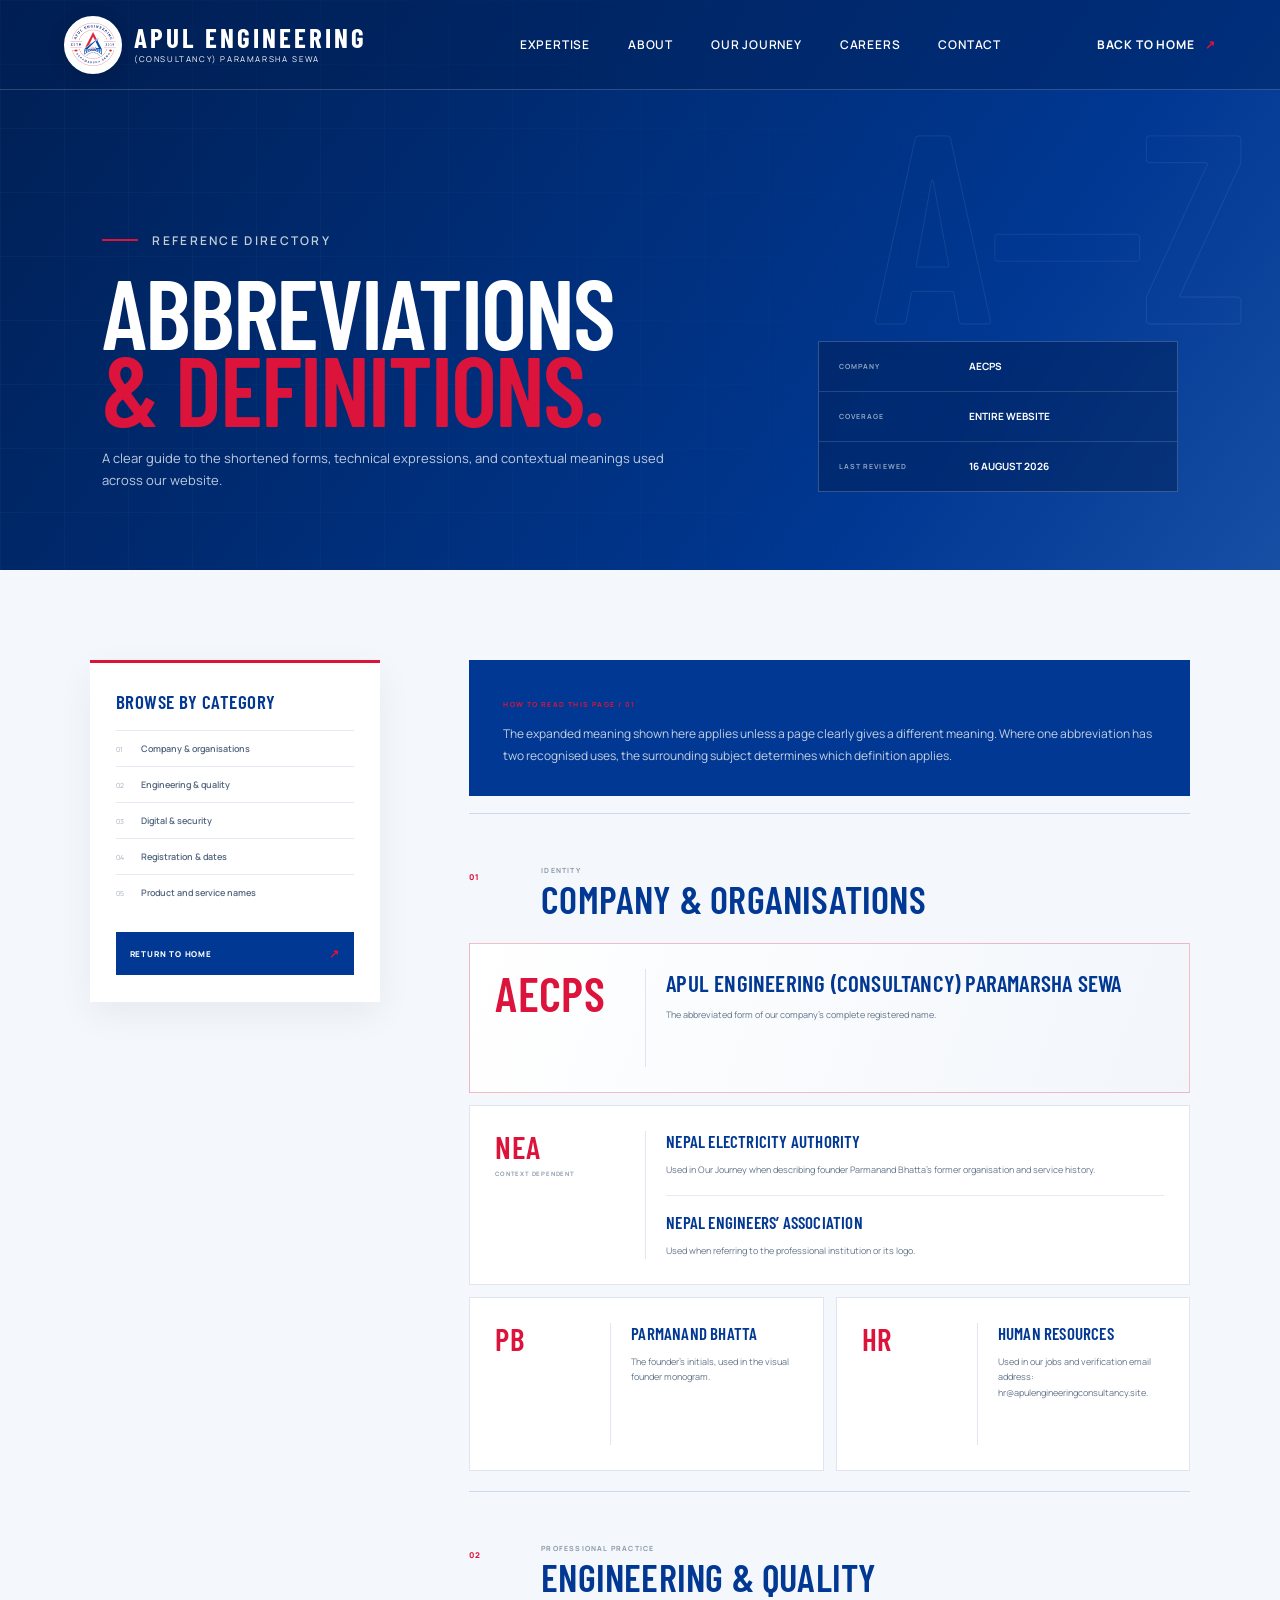
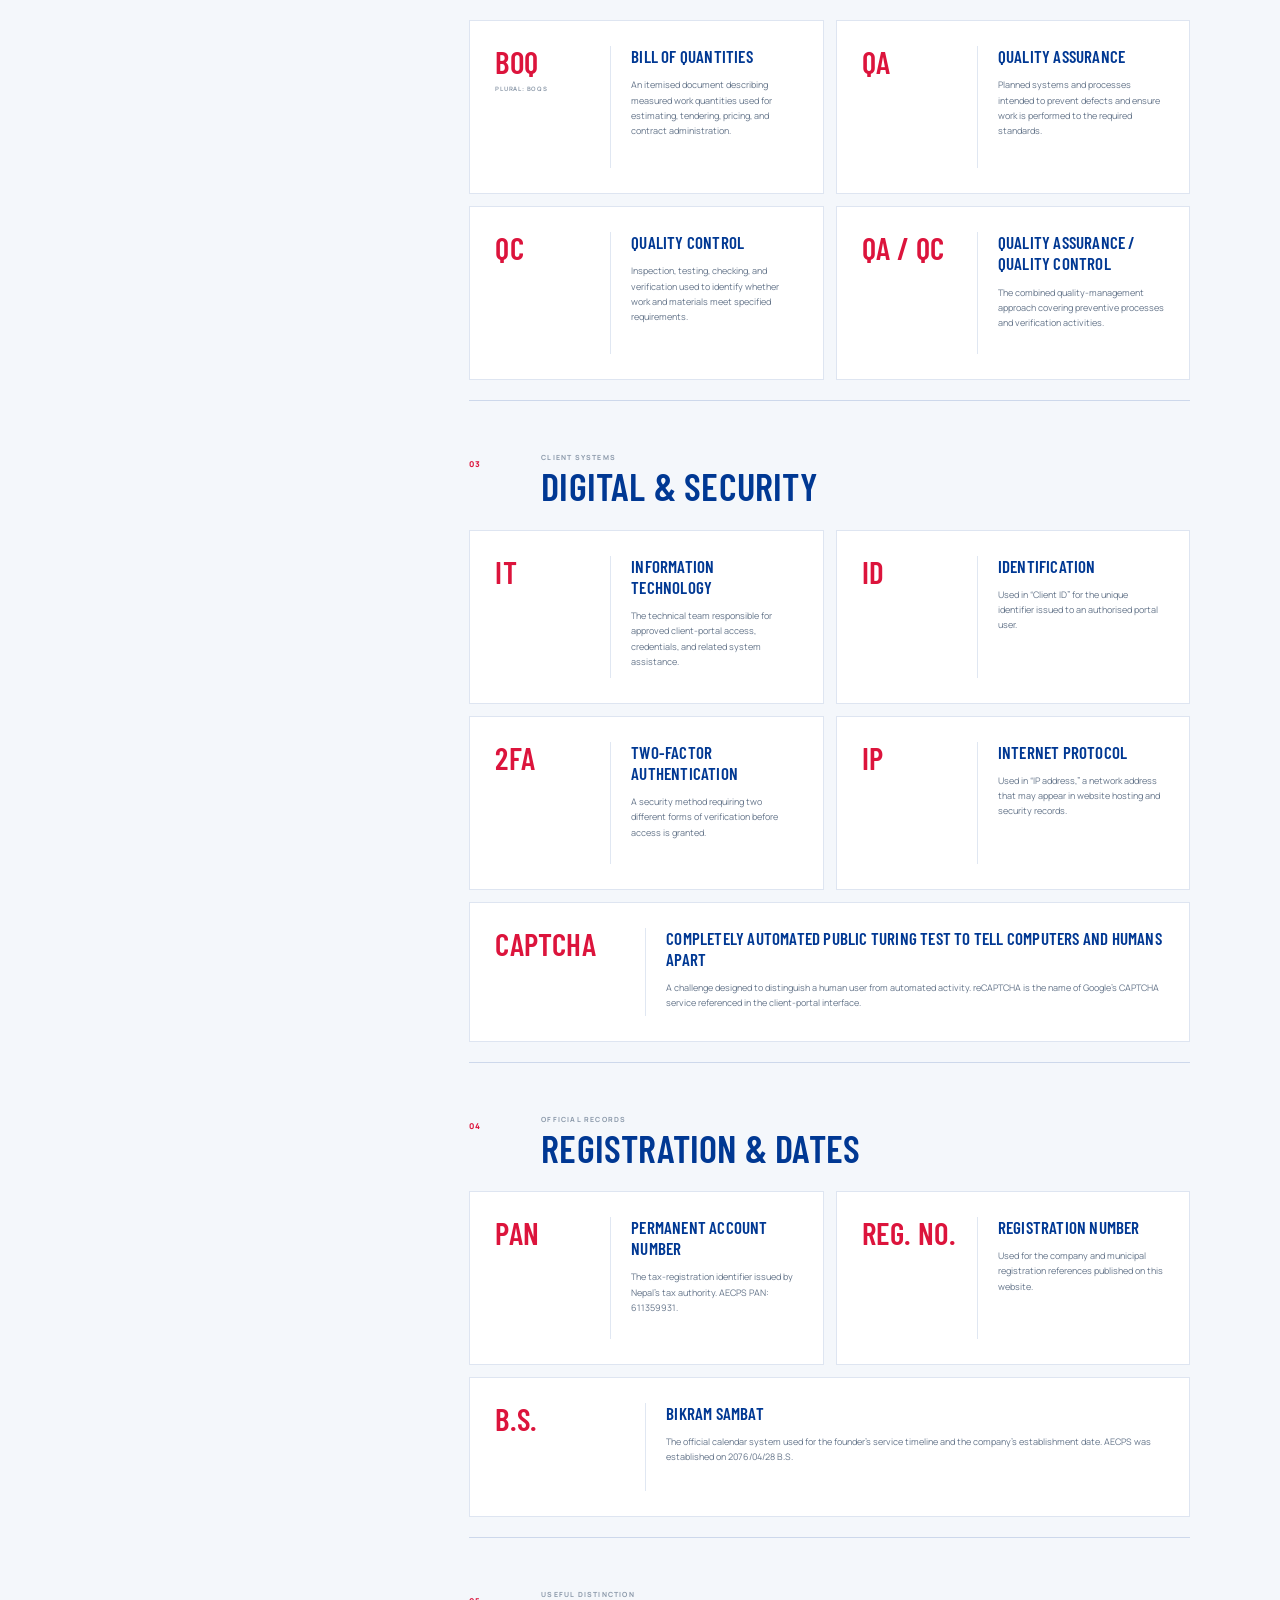
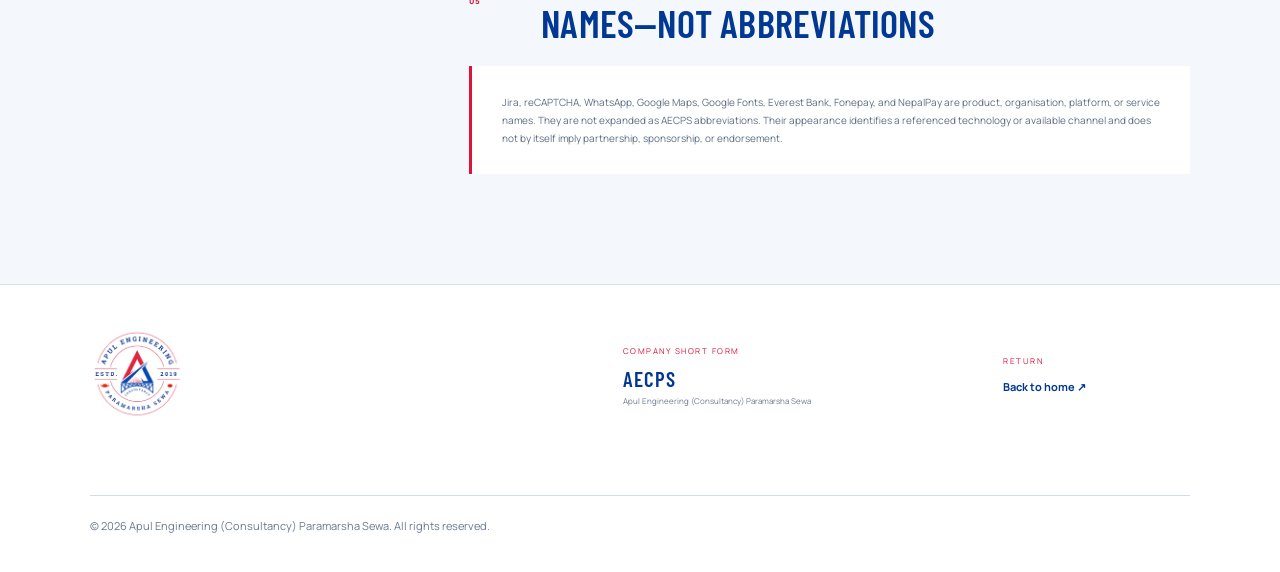
==== abbreviations.html @ 9f753890 "Initial Apul Engineering consultancy website" ====
<!doctype html>
<html lang="en">
<head>
  <meta charset="UTF-8">
  <meta name="viewport" content="width=device-width, initial-scale=1.0">
  <meta name="description" content="Abbreviations, full forms, and definitions used by Apul Engineering (Consultancy) Paramarsha Sewa.">
  <title>Abbreviations &amp; Definitions | Apul Engineering (Consultancy) Paramarsha Sewa</title>
  <link rel="preconnect" href="https://fonts.googleapis.com">
  <link rel="preconnect" href="https://fonts.gstatic.com" crossorigin>
  <link href="https://fonts.googleapis.com/css2?family=Barlow+Condensed:wght@500;600;700&family=Manrope:wght@400;500;600;700&display=swap" rel="stylesheet">
  <link rel="stylesheet" href="styles.css">
  <link rel="stylesheet" href="privacy.css">
  <link rel="stylesheet" href="abbreviations.css">
</head>
<body class="privacy-page abbreviations-page">
  <header class="site-header legal-header">
    <a class="brand" href="index.html" aria-label="Apul Engineering (Consultancy) Paramarsha Sewa home">
      <img class="brand-logo" src="assets/apul-engineering-logo.png" alt="">
      <span><strong>APUL ENGINEERING</strong><small>(CONSULTANCY) PARAMARSHA SEWA</small></span>
    </a>
    <nav aria-label="Main navigation"><a href="index.html#expertise">Expertise</a><a href="index.html#about">About</a><a href="journey.html">Our Journey</a><a href="careers.html">Careers</a><a href="index.html#contact">Contact</a></nav>
    <a class="header-cta" href="index.html">Back to home <span>↗</span></a>
    <button class="menu-button" aria-label="Open menu" aria-expanded="false"><span></span><span></span></button>
  </header>

  <main>
    <section class="legal-hero glossary-hero">
      <div class="legal-grid" aria-hidden="true"></div>
      <div class="legal-hero-copy reveal">
        <p class="eyebrow"><span></span> Reference directory</p>
        <h1>Abbreviations<br><em>&amp; Definitions.</em></h1>
        <p>A clear guide to the shortened forms, technical expressions, and contextual meanings used across our website.</p>
      </div>
      <div class="policy-meta reveal" aria-label="Glossary information">
        <div><small>Company</small><strong>AECPS</strong></div>
        <div><small>Coverage</small><strong>Entire website</strong></div>
        <div><small>Last reviewed</small><strong>16 August 2026</strong></div>
      </div>
    </section>

    <section class="policy-layout glossary-layout">
      <aside class="policy-nav" aria-label="Abbreviation categories">
        <p>Browse by category</p>
        <ol>
          <li><a href="#company">Company &amp; organisations</a></li>
          <li><a href="#engineering">Engineering &amp; quality</a></li>
          <li><a href="#digital">Digital &amp; security</a></li>
          <li><a href="#registration">Registration &amp; dates</a></li>
          <li><a href="#brand-names">Product and service names</a></li>
        </ol>
        <a class="policy-contact-link" href="index.html">Return to home <span>↗</span></a>
      </aside>

      <article class="policy-content glossary-content">
        <div class="policy-intro reveal">
          <span>HOW TO READ THIS PAGE / 01</span>
          <p>The expanded meaning shown here applies unless a page clearly gives a different meaning. Where one abbreviation has two recognised uses, the surrounding subject determines which definition applies.</p>
        </div>

        <section id="company" class="glossary-section reveal">
          <header><span>01</span><div><small>Identity</small><h2>Company &amp; organisations</h2></div></header>
          <dl class="definition-grid">
            <div class="definition-card featured-definition">
              <dt><abbr title="Apul Engineering (Consultancy) Paramarsha Sewa">AECPS</abbr></dt>
              <dd><strong>Apul Engineering (Consultancy) Paramarsha Sewa</strong><p>The abbreviated form of our company’s complete registered name.</p></dd>
            </div>
            <div class="definition-card contextual-definition">
              <dt><abbr title="Nepal Electricity Authority or Nepal Engineers’ Association">NEA</abbr><small>Context dependent</small></dt>
              <dd><strong>Nepal Electricity Authority</strong><p>Used in Our Journey when describing founder Parmanand Bhatta’s former organisation and service history.</p><strong>Nepal Engineers’ Association</strong><p>Used when referring to the professional institution or its logo.</p></dd>
            </div>
            <div class="definition-card">
              <dt><abbr title="Parmanand Bhatta">PB</abbr></dt>
              <dd><strong>Parmanand Bhatta</strong><p>The founder’s initials, used in the visual founder monogram.</p></dd>
            </div>
            <div class="definition-card">
              <dt><abbr title="Human Resources">HR</abbr></dt>
              <dd><strong>Human Resources</strong><p>Used in our jobs and verification email address: hr@apulengineeringconsultancy.site.</p></dd>
            </div>
          </dl>
        </section>

        <section id="engineering" class="glossary-section reveal">
          <header><span>02</span><div><small>Professional practice</small><h2>Engineering &amp; quality</h2></div></header>
          <dl class="definition-grid">
            <div class="definition-card">
              <dt><abbr title="Bill of Quantities">BOQ</abbr><small>Plural: BOQs</small></dt>
              <dd><strong>Bill of Quantities</strong><p>An itemised document describing measured work quantities used for estimating, tendering, pricing, and contract administration.</p></dd>
            </div>
            <div class="definition-card">
              <dt><abbr title="Quality Assurance">QA</abbr></dt>
              <dd><strong>Quality Assurance</strong><p>Planned systems and processes intended to prevent defects and ensure work is performed to the required standards.</p></dd>
            </div>
            <div class="definition-card">
              <dt><abbr title="Quality Control">QC</abbr></dt>
              <dd><strong>Quality Control</strong><p>Inspection, testing, checking, and verification used to identify whether work and materials meet specified requirements.</p></dd>
            </div>
            <div class="definition-card">
              <dt><abbr title="Quality Assurance and Quality Control">QA / QC</abbr></dt>
              <dd><strong>Quality Assurance / Quality Control</strong><p>The combined quality-management approach covering preventive processes and verification activities.</p></dd>
            </div>
          </dl>
        </section>

        <section id="digital" class="glossary-section reveal">
          <header><span>03</span><div><small>Client systems</small><h2>Digital &amp; security</h2></div></header>
          <dl class="definition-grid">
            <div class="definition-card">
              <dt><abbr title="Information Technology">IT</abbr></dt>
              <dd><strong>Information Technology</strong><p>The technical team responsible for approved client-portal access, credentials, and related system assistance.</p></dd>
            </div>
            <div class="definition-card">
              <dt><abbr title="Identification">ID</abbr></dt>
              <dd><strong>Identification</strong><p>Used in “Client ID” for the unique identifier issued to an authorised portal user.</p></dd>
            </div>
            <div class="definition-card">
              <dt><abbr title="Two-Factor Authentication">2FA</abbr></dt>
              <dd><strong>Two-Factor Authentication</strong><p>A security method requiring two different forms of verification before access is granted.</p></dd>
            </div>
            <div class="definition-card">
              <dt><abbr title="Internet Protocol">IP</abbr></dt>
              <dd><strong>Internet Protocol</strong><p>Used in “IP address,” a network address that may appear in website hosting and security records.</p></dd>
            </div>
            <div class="definition-card wide-definition">
              <dt><abbr title="Completely Automated Public Turing test to tell Computers and Humans Apart">CAPTCHA</abbr></dt>
              <dd><strong>Completely Automated Public Turing test to tell Computers and Humans Apart</strong><p>A challenge designed to distinguish a human user from automated activity. reCAPTCHA is the name of Google’s CAPTCHA service referenced in the client-portal interface.</p></dd>
            </div>
          </dl>
        </section>

        <section id="registration" class="glossary-section reveal">
          <header><span>04</span><div><small>Official records</small><h2>Registration &amp; dates</h2></div></header>
          <dl class="definition-grid">
            <div class="definition-card">
              <dt><abbr title="Permanent Account Number">PAN</abbr></dt>
              <dd><strong>Permanent Account Number</strong><p>The tax-registration identifier issued by Nepal’s tax authority. AECPS PAN: 611359931.</p></dd>
            </div>
            <div class="definition-card">
              <dt><abbr title="Registration Number">Reg. No.</abbr></dt>
              <dd><strong>Registration Number</strong><p>Used for the company and municipal registration references published on this website.</p></dd>
            </div>
            <div class="definition-card wide-definition">
              <dt><abbr title="Bikram Sambat">B.S.</abbr></dt>
              <dd><strong>Bikram Sambat</strong><p>The official calendar system used for the founder’s service timeline and the company’s establishment date. AECPS was established on 2076/04/28 B.S.</p></dd>
            </div>
          </dl>
        </section>

        <section id="brand-names" class="glossary-section names-section reveal">
          <header><span>05</span><div><small>Useful distinction</small><h2>Names—not abbreviations</h2></div></header>
          <p>Jira, reCAPTCHA, WhatsApp, Google Maps, Google Fonts, Everest Bank, Fonepay, and NepalPay are product, organisation, platform, or service names. They are not expanded as AECPS abbreviations. Their appearance identifies a referenced technology or available channel and does not by itself imply partnership, sponsorship, or endorsement.</p>
        </section>
      </article>
    </section>
  </main>

  <footer class="legal-footer">
    <a class="footer-brand" href="index.html" aria-label="Return to Apul Engineering (Consultancy) Paramarsha Sewa home">
      <img class="brand-logo" src="assets/apul-engineering-logo.png" alt="Apul Engineering (Consultancy) Paramarsha Sewa">
    </a>
    <div><small>COMPANY SHORT FORM</small><strong>AECPS</strong><span>Apul Engineering (Consultancy) Paramarsha Sewa</span></div>
    <div><small>RETURN</small><a href="index.html">Back to home ↗</a></div>
    <p class="copyright">© <span id="year"></span> Apul Engineering (Consultancy) Paramarsha Sewa. All rights reserved.</p>
  </footer>
  <script src="script.js"></script>
</body>
</html>
---- styles.css ----
:root{--navy:#003893;--navy2:#00296d;--ink:#10264a;--paper:#f5f7fb;--white:#fff;--amber:#dc143c;--muted:#71809a;--line:rgba(255,255,255,.18)}
*{box-sizing:border-box}html{scroll-behavior:smooth}body{margin:0;background:var(--paper);color:var(--ink);font-family:Manrope,Arial,sans-serif}a{color:inherit;text-decoration:none}.site-header{height:90px;position:absolute;z-index:10;top:0;left:0;width:100%;display:flex;align-items:center;padding:0 5vw;border-bottom:1px solid var(--line);color:#fff}.brand{display:flex;align-items:center;gap:12px;min-width:280px}.brand>span:last-child{display:flex;flex-direction:column}.brand strong{font:700 27px/22px "Barlow Condensed";letter-spacing:3px}.brand small{font-size:8px;letter-spacing:1.6px;margin-top:5px}.brand-mark{width:31px;height:34px;display:flex;align-items:flex-end;gap:3px;transform:skewY(-15deg)}.brand-mark i{display:block;width:8px;background:var(--amber)}.brand-mark i:nth-child(1){height:20px}.brand-mark i:nth-child(2){height:34px}.brand-mark i:nth-child(3){height:26px}.site-header nav{display:flex;gap:38px;margin:auto;font-size:12px;font-weight:600;letter-spacing:.8px;text-transform:uppercase}.site-header nav a{transition:.2s}.site-header nav a:hover{color:var(--amber)}.header-cta{font-size:12px;text-transform:uppercase;font-weight:700;letter-spacing:.8px}.header-cta span,.button span{color:var(--amber);margin-left:8px}.menu-button{display:none;background:none;border:0}.hero{min-height:780px;height:100vh;position:relative;color:#fff;display:flex;align-items:center;overflow:hidden}.hero-bg{position:absolute;inset:0;background:url('assets/engineering-hero.png') center/cover no-repeat}.hero-bg:after{content:"";position:absolute;inset:0;background:linear-gradient(90deg,rgba(4,17,28,.58),transparent 63%),linear-gradient(0deg,rgba(4,17,28,.6),transparent 40%)}.hero-grid,.contact-lines{position:absolute;inset:0;opacity:.12;background-image:linear-gradient(rgba(255,255,255,.25) 1px,transparent 1px),linear-gradient(90deg,rgba(255,255,255,.25) 1px,transparent 1px);background-size:80px 80px;mask-image:linear-gradient(90deg,#000,transparent 54%)}.hero-content{position:relative;z-index:2;margin-left:8.5vw;max-width:720px;padding-top:65px}.eyebrow,.kicker{font:600 12px Manrope;text-transform:uppercase;letter-spacing:2.3px}.eyebrow{display:flex;align-items:center;color:#c3ced6}.eyebrow span{display:block;width:36px;height:2px;background:var(--amber);margin-right:14px}.hero h1,.section-heading h2,.intro h2,.principle-content h2,.contact h2{font:600 clamp(64px,7.1vw,112px)/.88 "Barlow Condensed";letter-spacing:-2px;text-transform:uppercase;margin:32px 0}.hero h1 em{font-style:normal;color:var(--amber)}.hero-copy{font-size:17px;line-height:1.7;color:#c1ccd4;max-width:520px}.hero-actions{display:flex;align-items:center;gap:40px;margin-top:42px}.button{display:inline-flex;align-items:center;padding:18px 23px;text-transform:uppercase;font-size:11px;font-weight:700;letter-spacing:1.2px}.button.primary{background:var(--amber);color:#102130}.button.primary span{color:#102130}.text-link,.arrow-link{font-size:11px;font-weight:700;text-transform:uppercase;letter-spacing:1.2px}.text-link span{color:var(--amber);margin-left:12px}.hero-foot{position:absolute;z-index:2;bottom:0;left:0;width:100%;height:83px;border-top:1px solid var(--line);display:flex;align-items:center;padding:0 5vw;gap:7vw}.hero-foot div{display:flex;flex-direction:column}.hero-foot small{color:#81919e;font-size:8px;letter-spacing:1.4px;text-transform:uppercase}.hero-foot strong{font-size:11px;margin-top:5px;text-transform:uppercase;letter-spacing:.8px}.hero-foot .scroll{margin-left:auto;flex-direction:row;align-items:center;font-size:9px;text-transform:uppercase;letter-spacing:1.6px;color:#8e9ca7}.scroll span{height:25px;width:1px;background:var(--amber);margin-right:13px}.intro{padding:130px 8vw;display:grid;grid-template-columns:1fr 2.4fr 1.4fr;gap:6vw}.section-index{font:600 9px Manrope;letter-spacing:1.5px;color:#8c989f}.kicker{color:#55646d;margin:0 0 22px}.intro h2,.section-heading h2,.principle-content h2{font-size:clamp(44px,5.3vw,77px);line-height:1;margin:0}.intro h2 span,.section-heading h2 span,.principle-content h2 span{color:#8b979e}.intro-copy{padding-top:45px}.intro-copy p{font-size:13px;line-height:1.8;color:#64717a}.arrow-link{display:flex;justify-content:space-between;border-bottom:1px solid #aeb4b3;padding:24px 0 15px;margin-top:22px}.arrow-link span{color:var(--amber)}.expertise{background:var(--navy);color:#fff;padding:120px 8vw}.section-heading{display:flex;justify-content:space-between;align-items:flex-end;margin-bottom:70px}.section-heading h2{text-align:right}.section-index.light{color:#657681;margin-bottom:50px}.amber{color:var(--amber)}.service{display:grid;grid-template-columns:55px 80px 1fr 40px;align-items:center;gap:20px;border-top:1px solid var(--line);padding:31px 0;transition:.25s}.service:last-child{border-bottom:1px solid var(--line)}.service:hover{padding-left:12px;background:rgba(255,255,255,.025)}.service .number{font-size:9px;color:#6c7d89}.service-icon{font:400 39px "Barlow Condensed";color:var(--amber)}.service h3{font:600 27px "Barlow Condensed";text-transform:uppercase;letter-spacing:.5px;margin:0 0 7px}.service p{margin:0;color:#82919c;font-size:12px}.plus{font-size:25px;color:#687984}.principles{display:grid;grid-template-columns:1fr 1fr;min-height:760px}.principle-visual{background:#d7d9d5;padding:9vw;display:flex;align-items:center;justify-content:center;background-image:linear-gradient(#c3c7c3 1px,transparent 1px),linear-gradient(90deg,#c3c7c3 1px,transparent 1px);background-size:38px 38px}.blueprint-card{width:360px;height:450px;background:var(--navy);color:#fff;padding:35px;position:relative;box-shadow:28px 28px 0 rgba(9,30,45,.12);overflow:hidden}.blueprint-card:after{content:"";position:absolute;width:310px;height:310px;border:1px solid rgba(244,165,28,.45);border-radius:50%;right:-100px;bottom:-60px;box-shadow:0 0 0 35px rgba(244,165,28,.04),0 0 0 70px rgba(244,165,28,.04)}.blueprint-card span{font-size:9px;letter-spacing:2px;color:#7f909b}.blueprint-card strong{position:absolute;left:35px;bottom:42px;font:600 43px/1 "Barlow Condensed";text-transform:uppercase;z-index:1}.blueprint-card i{position:absolute;top:70px;left:35px;width:150px;height:150px;border-left:1px solid #647682;border-bottom:1px solid #647682;transform:skew(-15deg)}.principle-content{padding:100px 8vw}.principle-content .section-index{margin-bottom:45px}.principle-content h2{margin-bottom:45px}.principle-item{border-top:1px solid #c9cbc8;padding:22px 0;display:grid;grid-template-columns:38px 1fr}.principle-item b{color:var(--amber);font-size:9px}.principle-item h3{margin:0;text-transform:uppercase;font:600 19px "Barlow Condensed"}.principle-item p{font-size:11px;color:#68757c;line-height:1.7;margin:6px 0 0}.contact{position:relative;text-align:center;background:#0a1c2b;color:#fff;padding:125px 20px;overflow:hidden}.contact>*{position:relative;z-index:1}.contact-lines{opacity:.08;mask-image:radial-gradient(circle,#000,transparent 70%)}.contact h2{font-size:clamp(65px,8vw,110px);margin:22px 0}.contact h2 span{color:var(--amber)}.contact p:not(.kicker){color:#8e9ba5;font-size:13px;max-width:480px;margin:0 auto 35px;line-height:1.7}footer{background:#06131e;color:#fff;padding:55px 7vw 25px;display:grid;grid-template-columns:1.3fr 1fr 1fr;align-items:start;gap:40px;border-top:1px solid var(--line)}footer>p,footer>div{font-size:11px;line-height:1.8;color:#75848e}.footer-brand{min-width:0}footer>div{display:flex;flex-direction:column}footer>div small{color:var(--amber);font-size:8px;letter-spacing:1.5px;margin-bottom:8px}.copyright{grid-column:1/-1;border-top:1px solid var(--line);padding-top:20px;margin-top:30px}.reveal{opacity:0;transform:translateY(25px);transition:opacity .7s ease,transform .7s ease}.reveal.visible{opacity:1;transform:none}
@media(max-width:850px){.site-header{height:72px;padding:0 22px}.brand{min-width:0}.site-header nav,.header-cta{display:none}.menu-button{display:block;margin-left:auto}.menu-button span{display:block;width:24px;height:1px;background:#fff;margin:6px}.site-header.open{position:fixed;background:var(--navy);height:auto;min-height:72px;flex-wrap:wrap}.site-header.open nav{display:flex;width:100%;flex-direction:column;padding:30px 0}.hero{min-height:720px}.hero-content{margin:0 24px;padding-top:20px}.hero h1{font-size:62px}.hero-copy{font-size:14px}.hero-actions{align-items:flex-start;flex-direction:column;gap:25px}.hero-foot{padding:0 24px}.hero-foot div:nth-child(2),.scroll{display:none!important}.intro{padding:85px 24px;grid-template-columns:1fr}.intro-main{margin-top:20px}.intro-copy{padding-top:0}.expertise{padding:85px 24px}.section-heading{display:block}.section-heading h2{text-align:left;margin-top:20px}.service{grid-template-columns:30px 45px 1fr}.service .plus{display:none}.service p{line-height:1.7}.principles{grid-template-columns:1fr}.principle-visual{padding:70px 30px}.blueprint-card{width:290px;height:370px}.principle-content{padding:80px 24px}.contact{padding:90px 24px}footer{grid-template-columns:1fr}.copyright{grid-column:1}.hero-bg{background-position:58% center}}
@media(prefers-reduced-motion:reduce){html{scroll-behavior:auto}.reveal{opacity:1;transform:none;transition:none}}

/* Apul Engineering (Consultancy) Paramarsha Sewa brand system and responsive refinements */
body{overflow-x:hidden}
a:focus-visible,button:focus-visible{outline:3px solid #fff;outline-offset:4px}
.site-header{padding-left:max(28px,5vw);padding-right:max(28px,5vw)}
.header-actions{display:flex;align-items:center;gap:12px}.portal-cta{display:inline-flex;align-items:center;gap:7px;padding:11px 13px;border:1px solid rgba(255,255,255,.6);color:#fff;font-size:9px;font-weight:800;letter-spacing:.8px;text-transform:uppercase;transition:background .2s,border-color .2s}.portal-cta span{color:var(--amber)}.portal-cta:hover{background:rgba(255,255,255,.1);border-color:#fff}.whatsapp-cta{display:inline-flex;align-items:center;gap:8px;padding:10px 13px;background:transparent;border:1px solid #25d366;color:#fff;font-size:9px;font-weight:800;letter-spacing:.8px;text-transform:uppercase;transition:transform .2s,background .2s,color .2s}.whatsapp-cta:hover{transform:translateY(-2px);background:rgba(37,211,102,.12);color:#25d366}.wa-mark{display:inline-grid;place-items:center;width:20px;height:20px;border:1px solid #25d366;border-radius:50%;color:#25d366;font:800 7px Manrope;font-style:normal;letter-spacing:0}.mobile-portal-link{display:none}
.brand-logo{display:block;width:58px;height:58px;flex:0 0 58px;object-fit:contain;background:#fff;border:3px solid #fff;border-radius:50%;box-shadow:0 4px 18px rgba(0,0,0,.16)}
.site-header .brand{min-width:360px}
.footer-brand .brand-logo{width:auto;height:130px;flex:0 0 auto;object-fit:contain;background:transparent;border:0;border-radius:0;box-shadow:none}
.brand-mark i{box-shadow:inset 0 -3px 0 rgba(0,0,0,.12)}
.hero-bg:after{background:linear-gradient(90deg,rgba(0,36,96,.9) 0%,rgba(0,56,147,.56) 39%,rgba(0,27,72,.08) 72%),linear-gradient(0deg,rgba(0,27,72,.75),transparent 50%)}
.button{justify-content:center;min-height:50px;transition:transform .2s ease,filter .2s ease}
.button:hover{transform:translateY(-2px);filter:brightness(1.05)}
.button.primary,.button.primary span{color:#fff}
.expertise{background:linear-gradient(135deg,var(--navy2),var(--navy))}
.blueprint-card:after{border-color:rgba(220,20,60,.65);box-shadow:0 0 0 35px rgba(220,20,60,.06),0 0 0 70px rgba(220,20,60,.04)}
.contact{background:linear-gradient(125deg,var(--navy2),var(--navy))}
footer{grid-template-columns:1.7fr 1.05fr 1.4fr;background:#fff;color:var(--navy);border-top:0}
footer>p,footer>div{color:#53657f}
footer>div small{color:var(--amber)}
footer>div a{color:var(--navy);font-weight:700}
footer .copyright{border-top-color:rgba(0,56,147,.18);color:#697991}
.footer-brand strong{color:var(--navy)}
.footer-brand small{color:#53657f}
.footer-brand .brand-logo{box-shadow:none}
.credentials{grid-column:1/-1;display:grid;grid-template-columns:1.25fr 1fr 1.35fr .7fr;align-items:stretch;margin:-55px -7vw 18px;padding:0 7vw;background:#f3f6fb;border-bottom:1px solid rgba(0,56,147,.14)}
.credentials-intro,.credential-item{min-height:105px;display:flex;justify-content:center;flex-direction:column;padding:22px 28px;border-right:1px solid rgba(0,56,147,.14)}
.credentials-intro{flex-direction:row;align-items:center;justify-content:flex-start;gap:14px;padding-left:0}
.credential-seal{display:grid;place-items:center;width:38px;height:38px;flex:0 0 38px;border:1px solid var(--amber);border-radius:50%;color:var(--amber);font-size:15px}
.credentials-intro>span:last-child{display:flex;flex-direction:column}
.credentials small{margin:0 0 7px;color:#75849a;font-size:8px;font-weight:700;letter-spacing:1.3px}
.credentials strong{color:var(--navy);font:600 18px/1.2 "Barlow Condensed";letter-spacing:.35px;text-transform:uppercase}
.credential-item:last-child{border-right:0}
.footer-identity{display:grid;grid-template-columns:minmax(235px,1.15fr) minmax(155px,.85fr);gap:30px;align-items:stretch}.identity-actions{display:flex;flex-direction:column;align-items:flex-start;padding-right:24px;border-right:1px solid rgba(0,56,147,.15)}
.journey-link{display:inline-flex;align-items:center;justify-content:space-between;gap:18px;margin-top:24px;min-width:210px;padding:13px 16px;border:1px solid rgba(0,56,147,.22);color:var(--navy);font-size:9px;font-weight:800;letter-spacing:1.1px;text-transform:uppercase;transition:color .2s,background .2s,border-color .2s}.journey-link span{color:var(--amber);font-size:13px}.journey-link:hover{background:var(--navy);border-color:var(--navy);color:#fff}
.footer-whatsapp{margin-top:10px;border-color:#25d366;background:transparent;color:#128c4a}.footer-whatsapp span{display:inline-flex;align-items:center;gap:8px;color:inherit;font-size:9px}.footer-whatsapp b{color:#25d366;font-size:13px}.footer-whatsapp:hover{border-color:#128c4a;background:rgba(37,211,102,.08);color:#087b3b}
.footer-portal{margin-top:10px;border-color:var(--navy);background:var(--navy);color:#fff}.footer-portal span,.footer-portal b{color:#fff;font-size:9px}.footer-portal:hover{background:var(--navy2);border-color:var(--navy2)}
.banking-channels{width:100%;margin-top:18px;padding-top:17px;border-top:1px solid rgba(0,56,147,.15)}.banking-channels>small{display:block;margin-bottom:11px;color:var(--navy);font-size:8px;font-weight:800;letter-spacing:1px}.banking-logos{display:flex;align-items:center;gap:7px}.banking-logos img,.banking-logos img:nth-child(2){display:block;width:44px;height:36px;padding:3px;object-fit:contain;background:#fff;border:1px solid rgba(0,56,147,.12)}.banking-logos img:first-child{width:96px;height:48px;padding:4px;border-color:rgba(220,20,60,.2)}.banking-channels p{margin:10px 0 0;max-width:230px;color:#7a899b;font-size:8px;line-height:1.5}.footer-reserved{display:flex;flex-direction:column;align-items:flex-start;min-height:1px}.reserved-journey-link{margin-top:10px;border-bottom-color:var(--amber)}
.footer-details{display:grid;grid-template-columns:1fr;gap:28px;padding:12px 4vw 0;border-left:1px solid rgba(0,56,147,.15);border-right:1px solid rgba(0,56,147,.15)}
.footer-contact,.footer-address{padding:0}
.footer-contact a{overflow-wrap:anywhere;font-size:12px;line-height:1.55}
.footer-address address{max-width:430px;color:#53657f;font-size:11px;font-style:normal;line-height:1.8}
.footer-address{display:flex;flex-direction:column;align-items:flex-start}
.footer-address address a{color:inherit;font-weight:400}
.map-link{display:inline-flex;align-items:center;gap:8px;width:max-content;margin-top:14px;padding-bottom:5px;border-bottom:1px solid var(--amber);color:var(--navy);font-size:9px;font-weight:700;letter-spacing:1px;text-transform:uppercase;transition:color .2s ease}
.map-link span{color:var(--amber);font-size:13px}.map-link:hover{color:var(--amber)}
.careers-link{display:flex;margin-top:12px;border-bottom-color:var(--amber)}
.footer-process-link{margin-top:12px;border-bottom-color:var(--amber)}
.footer-nav-link{margin-top:12px;border-bottom-color:var(--amber)}.footer-reserved .map-link:first-child{margin-top:10px}
.privacy-link{margin-top:12px;border-bottom-color:var(--amber)}
.terms-link{margin-top:12px;border-bottom-color:var(--amber)}
.abbreviations-link{margin-top:12px;border-bottom-color:var(--amber)}
.operational-reach{width:100%;margin:22px 0 14px;padding:18px 0;border-top:1px solid rgba(0,56,147,.15);border-bottom:1px solid rgba(0,56,147,.15)}.operational-reach>small{display:block;margin-bottom:8px;color:var(--amber);font-size:7px;font-weight:800;letter-spacing:1.2px}.operational-reach p{margin:0;color:#65768a;font-size:8px;line-height:1.6}.operational-reach ul{display:flex;flex-wrap:wrap;gap:3px 6px;margin:10px 0;padding:0;list-style:none}.operational-reach li{display:flex;align-items:center;color:var(--navy);font-size:8px;font-weight:700;white-space:nowrap}.operational-reach li:not(:last-child):after{content:"|";margin-left:6px;color:var(--amber);font-weight:400}.operational-reach .reach-team{color:#7b8999;font-size:7px}
.email-directory{display:block;margin:0;padding:3px 0 0}
.email-directory>div{padding:14px 0 17px;border-bottom:1px solid rgba(0,56,147,.15)}
.email-directory>div:first-child{padding-top:9px}
.email-directory>div:last-child{padding-bottom:0;border-bottom:0}
.email-directory a{display:block;overflow-wrap:anywhere;font-size:12px;line-height:1.5}
.email-or{display:flex;align-items:center;gap:8px;margin:7px 0;color:var(--amber);font-size:7px;font-weight:800;letter-spacing:1.2px}.email-or:before,.email-or:after{content:"";width:14px;height:1px;background:rgba(220,20,60,.35)}
.email-directory p{margin:9px 0 0;color:#71809a;font-size:10px;line-height:1.65}
.footer-contact>small,.footer-address>small,.email-directory small,.operational-reach>small{font-size:8px}.footer-contact a,.footer-address address,.email-directory a,.email-directory p,.operational-reach p,.operational-reach .reach-team{font-size:8px;line-height:1.55}

@media (max-width:1100px) and (min-width:851px){
  .site-header nav{gap:20px}.site-header .brand{min-width:345px}.header-cta{display:none}
  .intro{grid-template-columns:.7fr 2fr;gap:4vw}.intro-copy{grid-column:2}
  .principle-content{padding-left:6vw;padding-right:6vw}.principle-visual{padding:6vw}
}
@media (max-width:1250px) and (min-width:851px){.site-header nav{gap:18px}.site-header .header-cta{display:none}}

/* Two-direction organization logo carousel */
.service-group{display:block;padding:0}.service-group:hover{padding-left:0;background:transparent}
.service-group summary{display:grid;grid-template-columns:55px 80px 1fr 40px;align-items:center;gap:20px;padding:31px 0;cursor:pointer;list-style:none}
.service-group summary::-webkit-details-marker{display:none}
.service-group summary strong{display:block;font:600 27px "Barlow Condensed";letter-spacing:.5px;text-transform:uppercase}
.service-group summary small{display:block;margin-top:7px;color:#82919c;font-size:12px;line-height:1.6}
.service-group .plus{position:relative;width:22px;height:22px}
.service-group .plus:before,.service-group .plus:after{content:"";position:absolute;top:10px;left:3px;width:16px;height:1px;background:#82919c;transition:transform .25s ease,background .25s ease}
.service-group .plus:after{transform:rotate(90deg)}
.service-group[open] .plus:after{transform:rotate(0)}
.service-group[open] .plus:before,.service-group[open] .plus:after{background:var(--amber)}
.service-body{display:grid;grid-template-columns:repeat(2,1fr);gap:1px;margin:0 0 30px 155px;background:rgba(255,255,255,.12);border:1px solid rgba(255,255,255,.12)}
.service-body>div{min-height:145px;padding:25px 28px;background:rgba(0,41,109,.82)}
.service-body h4{margin:0 0 10px;color:#fff;font:600 18px "Barlow Condensed";letter-spacing:.4px;text-transform:uppercase}
.service-body p{margin:0;color:#91a4be;font-size:11px;line-height:1.75}
.service-group[open] summary strong{color:#fff}.service-group[open] .service-icon{color:var(--amber)}
.logo-showcase{padding:105px 0 115px;background:#fff;overflow:hidden}
.logo-showcase-heading{display:flex;align-items:flex-end;justify-content:space-between;padding:0 8vw 58px}
.logo-showcase-heading h2{margin:0;text-align:right;color:var(--ink);font:600 clamp(44px,5.3vw,77px)/1 "Barlow Condensed";letter-spacing:-1px;text-transform:uppercase}
.logo-showcase-heading h2 span{color:#8b979e}
.logo-marquee{display:grid;gap:16px;position:relative;mask-image:linear-gradient(90deg,transparent,#000 7%,#000 93%,transparent)}
.logo-track{display:flex;width:max-content;gap:16px;will-change:transform}
.logo-group{display:flex;gap:16px}
.logo-tile{width:220px;height:145px;flex:0 0 220px;display:flex;align-items:center;justify-content:center;padding:22px;background:#f7f9fc;border:1px solid rgba(0,56,147,.1);overflow:hidden;line-height:0;transition:border-color .25s,transform .25s,background .25s}
.logo-tile.wide{width:220px;flex-basis:220px}
.logo-tile img{display:block;width:100%;height:100%;min-width:0;min-height:0;object-fit:contain;object-position:50% 50%;filter:grayscale(1);opacity:.72;transition:filter .25s,opacity .25s}
.logo-tile:hover{z-index:1;background:#fff;border-color:rgba(220,20,60,.4);transform:translateY(-3px)}
.logo-tile:hover img{filter:none;opacity:1}
.move-left{animation:marquee-left 42s linear infinite}.move-right{animation:marquee-right 40s linear infinite}
.logo-marquee:hover .logo-track{animation-play-state:paused}
@keyframes marquee-left{to{transform:translateX(calc(-50% - 8px))}}
@keyframes marquee-right{from{transform:translateX(calc(-50% - 8px))}to{transform:translateX(0)}}

@media(max-width:850px){
  .service-group summary{grid-template-columns:28px 42px 1fr 24px;gap:12px;padding:25px 0}.service-group summary strong{font-size:24px}.service-group summary small{font-size:11px}.service-body{grid-template-columns:1fr;margin:0 0 24px 0}.service-body>div{min-height:auto;padding:22px}.service-body h4{font-size:17px}.service-body p{font-size:11px}
  .logo-showcase{padding:76px 0 82px}
  .logo-showcase-heading{display:block;padding:0 22px 42px}
  .logo-showcase-heading h2{text-align:left;margin-top:18px;font-size:clamp(42px,12vw,58px)}
  .logo-marquee{gap:12px;mask-image:linear-gradient(90deg,transparent,#000 4%,#000 96%,transparent)}
  .logo-track,.logo-group{gap:12px}
  .logo-tile{width:160px;height:108px;flex-basis:160px;padding:14px}
  .logo-tile.wide{width:160px;flex-basis:160px}
  .move-left{animation-duration:34s}.move-right{animation-duration:32s}
}

@media(prefers-reduced-motion:reduce){.logo-track{animation:none;transform:none}.logo-marquee{overflow-x:auto;mask-image:none;padding:0 22px}.logo-track .logo-group[aria-hidden="true"]{display:none}}

@media(max-width:850px){
  .site-header{padding-left:20px;padding-right:20px;background:linear-gradient(180deg,rgba(0,31,83,.72),transparent)}
  .header-actions{display:none}.site-header.open nav .mobile-portal-link{display:block;color:#fff;background:rgba(220,20,60,.18)}
  .site-header.open{height:100dvh;align-content:flex-start;padding-top:0;background:#003893}
  .site-header.open nav{gap:0;margin:18px 0 0;border-top:1px solid rgba(255,255,255,.2)}
  .site-header.open nav a{font:600 30px/1 "Barlow Condensed";padding:18px 2px;border-bottom:1px solid rgba(255,255,255,.2)}
  .menu-button{width:44px;height:44px;padding:8px;cursor:pointer}
  .hero{height:100svh;min-height:680px;max-height:900px;align-items:flex-start}
  .hero-bg{background-position:64% center}
  .hero-bg:after{background:linear-gradient(90deg,rgba(0,36,96,.93),rgba(0,56,147,.43) 72%,rgba(0,25,67,.22)),linear-gradient(0deg,rgba(0,25,67,.9),transparent 55%)}
  .hero-grid{background-size:48px 48px}
  .hero-content{width:auto;max-width:620px;margin:0;padding:clamp(145px,22vh,200px) 22px 105px}
  .hero h1{font-size:clamp(54px,15vw,76px);line-height:.9;letter-spacing:-1px;margin:24px 0}
  .hero-copy{max-width:440px;font-size:14px;line-height:1.65}
  .hero-actions{flex-direction:row;align-items:center;flex-wrap:wrap;gap:24px;margin-top:30px}
  .hero-foot{height:68px;padding:0 22px}
  .intro{padding:76px 22px;gap:24px}.intro h2,.section-heading h2,.principle-content h2{font-size:clamp(42px,12vw,58px)}
  .expertise{padding:76px 22px}.section-heading{margin-bottom:46px}.section-index.light{margin-bottom:25px}
  .service{grid-template-columns:28px 42px 1fr;gap:12px;padding:25px 0}.service h3{font-size:24px}.service p{font-size:11px}
  .principle-visual{min-height:500px}.principle-content{padding:76px 22px}.principle-content .section-index{margin-bottom:28px}
  .contact{padding:86px 22px}.contact h2{font-size:clamp(58px,17vw,86px)}
  footer{padding:50px 22px 24px;gap:25px}
  .site-header .brand{min-width:0}.brand-logo{width:50px;height:50px;flex-basis:50px}.footer-brand .brand-logo{width:auto;height:120px;flex:0 0 auto;border:0;border-radius:0;background:transparent;box-shadow:none}
  .credentials{grid-template-columns:1fr 1fr;margin:-50px -22px 20px;padding:0 22px}.credentials-intro{grid-column:1/-1;min-height:88px;border-right:0;border-bottom:1px solid rgba(0,56,147,.14)}.credential-item{min-height:90px;padding:18px 16px}.credential-item:nth-child(3){border-right:0}.credential-item:last-child{grid-column:1/-1;border-top:1px solid rgba(0,56,147,.14)}
  .footer-identity{display:grid;grid-template-columns:1fr;gap:0}.identity-actions{padding-right:0;border-right:0}.footer-reserved{display:flex;padding:18px 0;border-top:1px solid rgba(0,56,147,.15)}.footer-reserved .map-link:first-child{margin-top:0}.footer-details{padding:22px 0;border-left:0;border-right:0;border-top:1px solid rgba(0,56,147,.15);border-bottom:1px solid rgba(0,56,147,.15)}.banking-channels{margin-top:18px;padding-top:17px;border-top:1px solid rgba(0,56,147,.15)}
  .email-directory{display:block;margin:0}.email-directory>div,.email-directory>div:first-child,.email-directory>div:last-child{padding:22px 0;border-right:0;border-bottom:1px solid rgba(0,56,147,.14)}.email-directory>div:last-child{border-bottom:0}
}

@media(max-width:520px){
  .brand{gap:8px}.brand-logo{width:45px;height:45px;flex-basis:45px;border-width:2px}.brand strong{font-size:17px;letter-spacing:1.1px}.brand small{font-size:5.8px;letter-spacing:.58px}.brand-mark{transform:scale(.82) skewY(-15deg);transform-origin:left center}
  .eyebrow{font-size:10px;letter-spacing:1.6px}.eyebrow span{width:24px}
  .hero-actions{align-items:stretch;flex-direction:column;gap:18px}.hero-actions .button{width:100%}.hero-actions .text-link{text-align:center}
  .hero-foot{justify-content:space-between}.hero-foot div:first-child{display:flex}.hero-foot div:nth-child(2){display:flex!important;text-align:right}.hero-foot strong{font-size:9px}
  .intro{padding-top:68px}.section-index{margin-bottom:5px}
  .service{grid-template-columns:26px 1fr}.service-icon{display:none}.service h3{font-size:22px}.service p{margin-top:8px}
  .principle-visual{min-height:420px;padding:54px 34px}.blueprint-card{width:100%;max-width:290px;height:340px;box-shadow:16px 16px 0 rgba(0,56,147,.16)}.blueprint-card strong{font-size:36px}
  .principle-item{grid-template-columns:32px 1fr}.principle-item p{font-size:12px}
  .credentials{display:block;padding:0 22px}.credentials-intro,.credential-item{min-height:auto;padding:18px 0;border-right:0;border-bottom:1px solid rgba(0,56,147,.14)}.credentials-intro{padding:22px 0}.credential-item:last-child{border-top:0}.credentials strong{font-size:17px}
  .footer-contact,.footer-address{padding-top:0}.footer-contact>small,.footer-address>small,.email-directory small,.operational-reach>small,.banking-channels>small{font-size:9px}.footer-address address,.email-directory a,.email-directory p,.footer-contact a,.operational-reach p,.operational-reach .reach-team,.banking-channels p{font-size:9px;line-height:1.6}
  .logo-tile,.logo-tile.wide{width:148px;height:100px;flex-basis:148px;padding:12px}
  .service-group summary{grid-template-columns:25px 1fr 22px}.service-group summary .service-icon{display:none}.service-group summary strong{font-size:22px}.service-body>div{padding:19px 16px}
}
---- privacy.css ----
.privacy-page{background:#f4f7fb;color:#10264a}
.legal-header{position:absolute;background:rgba(0,31,83,.4)}
.legal-hero{position:relative;isolation:isolate;min-height:570px;display:flex;align-items:flex-end;justify-content:space-between;gap:70px;overflow:hidden;padding:150px 8vw 78px;background:linear-gradient(125deg,#001f53 0%,#003893 74%,#174fa5 100%);color:#fff}
.legal-hero:after{content:"PRIVACY";position:absolute;z-index:-1;right:-1vw;top:83px;color:transparent;-webkit-text-stroke:1px rgba(255,255,255,.08);font:600 clamp(130px,21vw,340px)/1 "Barlow Condensed";letter-spacing:-8px}
.legal-grid{position:absolute;z-index:-2;inset:0;opacity:.11;background-image:linear-gradient(rgba(255,255,255,.25) 1px,transparent 1px),linear-gradient(90deg,rgba(255,255,255,.25) 1px,transparent 1px);background-size:64px 64px;mask-image:linear-gradient(90deg,#000,transparent 88%)}
.legal-hero-copy{max-width:720px}
.legal-hero-copy h1{margin:24px 0 20px;font:600 clamp(78px,9vw,138px)/.78 "Barlow Condensed";letter-spacing:-2px;text-transform:uppercase}
.legal-hero-copy h1 em{color:#dc143c;font-style:normal}
.legal-hero-copy>p:last-child{max-width:590px;margin:0;color:#bdcbe0;font-size:13px;line-height:1.75}
.policy-meta{width:min(360px,31vw);flex:0 0 auto;border:1px solid rgba(255,255,255,.2);background:rgba(0,31,83,.48);backdrop-filter:blur(8px)}
.policy-meta>div{display:grid;grid-template-columns:115px 1fr;gap:15px;align-items:center;padding:17px 20px;border-bottom:1px solid rgba(255,255,255,.14)}
.policy-meta>div:last-child{border-bottom:0}
.policy-meta small{color:#8fa5c2;font-size:7px;font-weight:700;letter-spacing:1.1px;text-transform:uppercase}
.policy-meta strong{font-size:10px;line-height:1.5;text-transform:uppercase}
.policy-layout{display:grid;grid-template-columns:minmax(220px,290px) minmax(0,850px);justify-content:center;gap:clamp(50px,7vw,110px);padding:90px 7vw 110px}
.policy-nav{position:sticky;top:40px;align-self:start;padding:27px 26px;border-top:3px solid #dc143c;background:#fff;box-shadow:0 12px 34px rgba(16,38,74,.06)}
.policy-nav>p{margin:0 0 17px;color:#003893;font:600 19px "Barlow Condensed";letter-spacing:.5px;text-transform:uppercase}
.policy-nav ol{margin:0;padding:0;list-style:none;counter-reset:policy-nav}
.policy-nav li{counter-increment:policy-nav;border-top:1px solid rgba(0,56,147,.1)}
.policy-nav li:before{content:counter(policy-nav,decimal-leading-zero);display:inline-block;width:25px;color:#a1adbc;font-size:7px}
.policy-nav li a{display:inline-block;padding:11px 0;color:#53657d;font-size:9px;font-weight:600;transition:color .2s}
.policy-nav li a:hover{color:#dc143c}
.policy-contact-link{display:flex;align-items:center;justify-content:space-between;gap:12px;margin-top:22px;padding:13px 14px;background:#003893;color:#fff;font-size:8px;font-weight:800;letter-spacing:.8px;text-transform:uppercase}
.policy-contact-link span{color:#dc143c;font-size:12px}
.policy-content{min-width:0}
.policy-intro{margin-bottom:17px;padding:30px 34px;background:#003893;color:#fff}
.policy-intro>span{color:#dc143c;font-size:7px;font-weight:700;letter-spacing:1.4px}
.policy-intro p{margin:11px 0 0;color:#c4d0e0;font-size:12px;line-height:1.8}
.policy-intro strong{color:#fff}
.policy-section{display:grid;grid-template-columns:52px minmax(0,1fr);gap:20px;padding:48px 0;border-top:1px solid rgba(0,56,147,.16);scroll-margin-top:30px}
.policy-section:first-of-type{border-top:0}
.section-number{padding-top:8px;color:#dc143c;font-size:8px;font-weight:800;letter-spacing:1px}
.policy-section h2{margin:0 0 22px;color:#003893;font:600 clamp(31px,3vw,43px)/1 "Barlow Condensed";letter-spacing:.2px;text-transform:uppercase}
.policy-section h3{margin:26px 0 10px;color:#10264a;font:600 18px "Barlow Condensed";letter-spacing:.3px;text-transform:uppercase}
.policy-section p,.policy-section li{color:#5c6d82;font-size:11px;line-height:1.85}
.policy-section p{margin:0 0 15px}
.policy-section p:last-child{margin-bottom:0}
.policy-section ul{margin:10px 0 18px;padding:0;list-style:none}
.policy-section li{position:relative;padding:6px 0 6px 22px}
.policy-section li:before{content:"";position:absolute;left:0;top:15px;width:8px;height:2px;background:#dc143c}
.policy-section strong{color:#10264a}
.fact-grid{display:grid;grid-template-columns:1fr 1fr;gap:1px;margin:24px 0;background:rgba(0,56,147,.12);border:1px solid rgba(0,56,147,.12)}
.fact-grid>div{min-height:94px;padding:20px;background:#fff}
.fact-grid small{display:block;margin-bottom:8px;color:#8290a2;font-size:7px;font-weight:700;letter-spacing:1px;text-transform:uppercase}
.fact-grid strong{display:block;color:#003893;font:600 16px/1.35 "Barlow Condensed";text-transform:uppercase}
.notice-box{margin-top:24px;padding:21px 23px;border-left:3px solid #dc143c;background:#eef3f9}
.notice-box>strong{display:block;margin-bottom:7px;color:#003893;font:600 17px "Barlow Condensed";text-transform:uppercase}
.notice-box p{margin:0;font-size:10px}
.policy-contact>div>a{display:flex;justify-content:space-between;gap:14px;margin:10px 0;padding:14px 0;border-bottom:1px solid rgba(0,56,147,.18);overflow-wrap:anywhere;color:#003893;font-size:11px;font-weight:700}
.policy-contact>div>a span{flex:0 0 auto;color:#dc143c}
.legal-footer{grid-template-columns:1.45fr 1fr .55fr;padding-top:40px;background:#fff;border-top:1px solid rgba(0,56,147,.15)}
.legal-footer .footer-brand .brand-logo{height:100px}
.legal-footer>div{align-self:center}
.legal-footer .copyright{grid-column:1/-1}
@media(max-width:900px){.legal-hero{min-height:610px;display:block;padding:135px 22px 55px}.legal-hero-copy h1{font-size:clamp(75px,22vw,112px)}.policy-meta{width:100%;max-width:530px;margin-top:38px}.policy-meta>div{grid-template-columns:105px 1fr}.policy-layout{grid-template-columns:1fr;gap:32px;padding:55px 22px 80px}.policy-nav{position:relative;top:auto}.policy-nav ol{display:grid;grid-template-columns:1fr 1fr;column-gap:20px}.policy-content{width:100%}.privacy-page .site-header.open{position:fixed;background:#003893}.legal-footer{grid-template-columns:1fr 1fr}.legal-footer .footer-brand{grid-column:1/-1}.legal-footer .copyright{grid-column:1/-1}}
@media(max-width:560px){.legal-hero{min-height:0}.legal-hero-copy h1{font-size:72px}.legal-hero-copy>p:last-child{font-size:11px}.policy-meta>div{grid-template-columns:90px 1fr;padding:14px}.policy-nav ol{grid-template-columns:1fr}.policy-section{grid-template-columns:1fr;gap:10px;padding:38px 0}.section-number{padding:0}.policy-section h2{font-size:31px}.policy-section p,.policy-section li{font-size:10.5px}.fact-grid{grid-template-columns:1fr}.fact-grid>div{min-height:0}.policy-intro{padding:24px}.legal-footer{grid-template-columns:1fr}.legal-footer .footer-brand{grid-column:1}.legal-footer .copyright{grid-column:1}}
---- abbreviations.css ----
.abbreviations-page .legal-hero:after{content:"A—Z";right:3vw;letter-spacing:-7px}
.abbreviations-page .legal-hero-copy{max-width:830px}
.abbreviations-page .legal-hero-copy h1{font-size:clamp(66px,7.7vw,118px)}
.glossary-layout{grid-template-columns:minmax(220px,290px) minmax(0,920px)}
.glossary-section{padding:52px 0 20px;border-top:1px solid rgba(0,56,147,.16);scroll-margin-top:30px}
.glossary-section>header{display:grid;grid-template-columns:52px 1fr;gap:20px;align-items:start;margin-bottom:24px}
.glossary-section>header>span{padding-top:5px;color:#dc143c;font-size:8px;font-weight:800;letter-spacing:1px}
.glossary-section>header small{display:block;margin-bottom:5px;color:#8a98a9;font-size:7px;font-weight:700;letter-spacing:1.2px;text-transform:uppercase}
.glossary-section h2{margin:0;color:#003893;font:600 clamp(31px,3vw,43px)/1 "Barlow Condensed";letter-spacing:.2px;text-transform:uppercase}
.definition-grid{display:grid;grid-template-columns:1fr 1fr;gap:12px;margin:0}
.definition-card{display:grid;grid-template-columns:115px 1fr;min-height:174px;margin:0;padding:25px;border:1px solid rgba(0,56,147,.13);background:#fff;transition:transform .2s,border-color .2s,box-shadow .2s}
.definition-card:hover{transform:translateY(-3px);border-color:rgba(0,56,147,.32);box-shadow:0 12px 28px rgba(16,38,74,.07)}
.definition-card dt{display:flex;align-items:flex-start;flex-direction:column;gap:8px;margin:0;padding-right:16px}
.definition-card dt abbr{border:0;color:#dc143c;font:600 31px/1 "Barlow Condensed";letter-spacing:.4px;text-decoration:none;text-transform:uppercase;cursor:help}
.definition-card dt small{color:#8d9aaa;font-size:6px;font-weight:700;letter-spacing:.8px;line-height:1.5;text-transform:uppercase}
.definition-card dd{margin:0;padding-left:20px;border-left:1px solid rgba(0,56,147,.12)}
.definition-card dd strong{display:block;color:#003893;font:600 17px/1.25 "Barlow Condensed";letter-spacing:.2px;text-transform:uppercase}
.definition-card dd p{margin:10px 0 0;color:#65758a;font-size:9px;line-height:1.7}
.definition-card dd p+strong{margin-top:18px;padding-top:16px;border-top:1px solid rgba(0,56,147,.1)}
.featured-definition{grid-column:1/-1;grid-template-columns:150px 1fr;min-height:150px;border-color:rgba(220,20,60,.28);background:linear-gradient(110deg,#fff,#f2f6fb)}
.featured-definition dt abbr{font-size:48px}
.featured-definition dd strong{font-size:23px}
.contextual-definition{grid-column:1/-1;grid-template-columns:150px 1fr}
.wide-definition{grid-column:1/-1;grid-template-columns:150px 1fr;min-height:140px}
.names-section{padding-bottom:0}
.names-section>p{margin:0;padding:27px 30px;border-left:3px solid #dc143c;background:#fff;color:#5e6f83;font-size:10px;line-height:1.8}
.legal-footer>div>strong{color:#003893;font:600 21px "Barlow Condensed";letter-spacing:1px}
.legal-footer>div>span{margin-top:4px;color:#6b7b8f;font-size:8px;line-height:1.5}
@media(max-width:900px){.glossary-layout{grid-template-columns:1fr}.abbreviations-page .legal-hero-copy h1{font-size:clamp(64px,17vw,95px)}}
@media(max-width:650px){.definition-grid{grid-template-columns:1fr}.definition-card,.featured-definition,.contextual-definition,.wide-definition{grid-column:auto;grid-template-columns:1fr;min-height:0}.definition-card dt{padding:0 0 16px}.definition-card dd{padding:18px 0 0;border-top:1px solid rgba(0,56,147,.12);border-left:0}.glossary-section>header{grid-template-columns:34px 1fr;gap:8px}}
@media(max-width:560px){.abbreviations-page .legal-hero-copy h1{font-size:48px;line-height:.9}.definition-card{padding:22px}.featured-definition dt abbr{font-size:40px}}
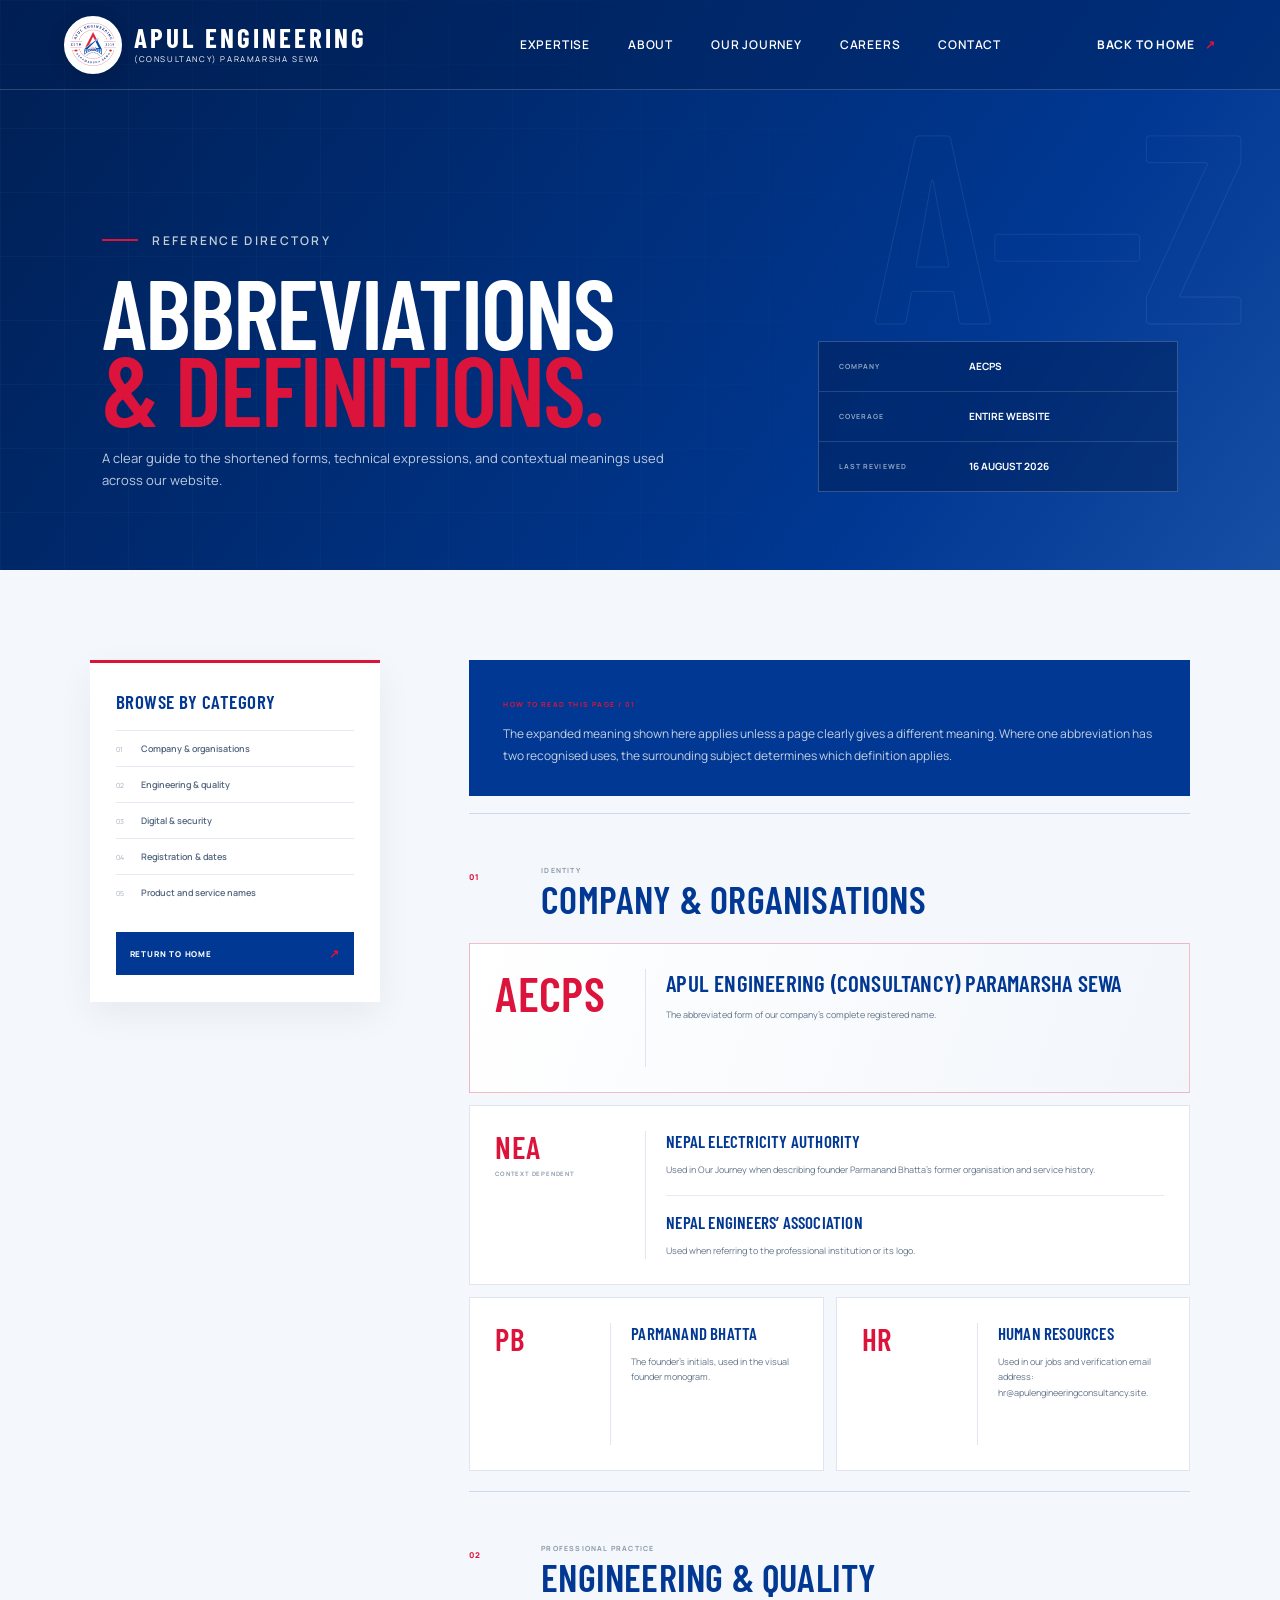
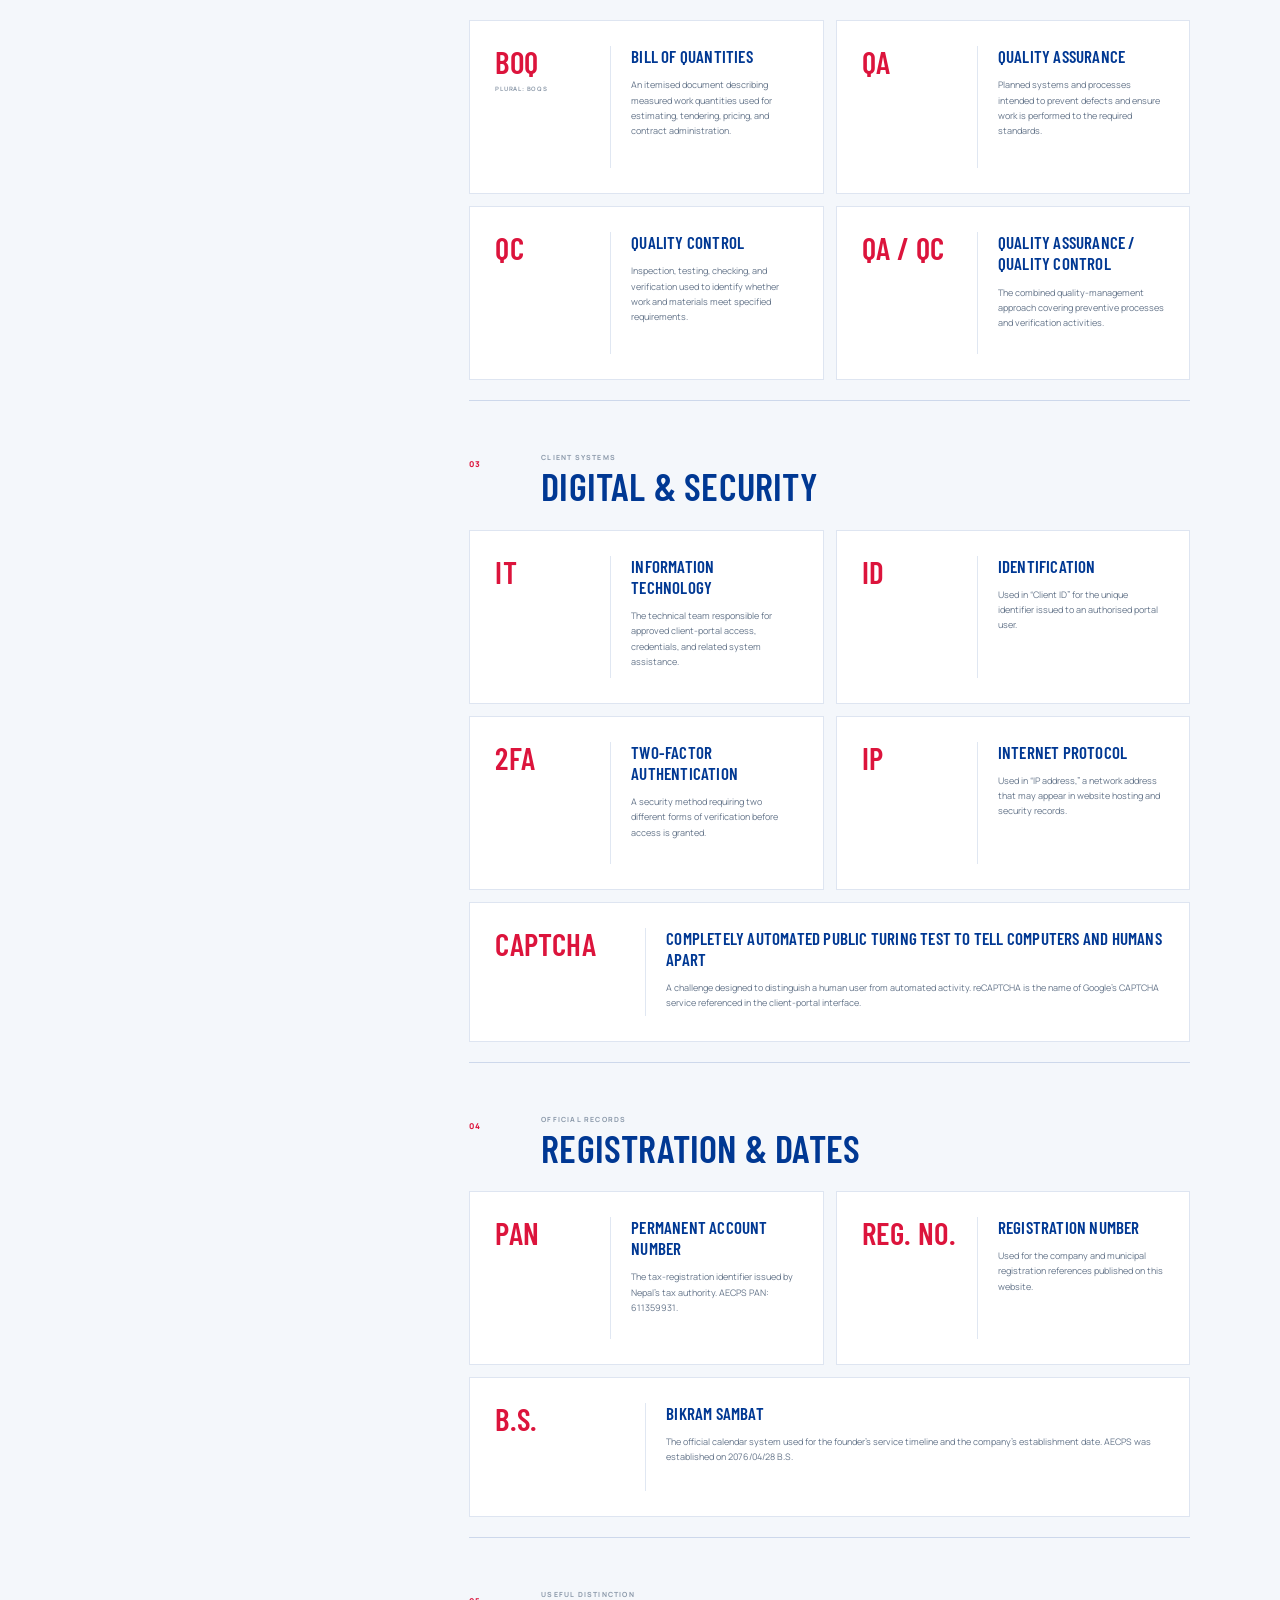
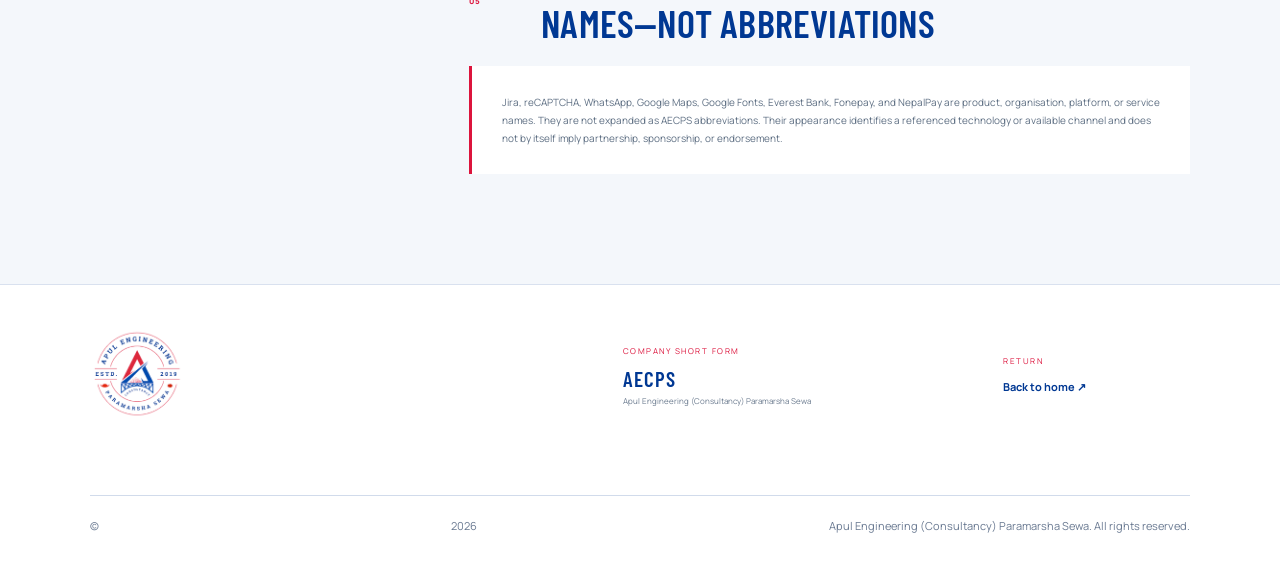
==== commit 4d68fcea: "Add SEO and AI search foundations" ====
--- a/abbreviations.html
+++ b/abbreviations.html
@@ -5,6 +5,7 @@
   <meta name="viewport" content="width=device-width, initial-scale=1.0">
   <meta name="description" content="Abbreviations, full forms, and definitions used by Apul Engineering (Consultancy) Paramarsha Sewa.">
   <title>Abbreviations &amp; Definitions | Apul Engineering (Consultancy) Paramarsha Sewa</title>
+  <link rel="canonical" href="https://www.apulengineeringconsultancy.site/abbreviations.html">
   <link rel="preconnect" href="https://fonts.googleapis.com">
   <link rel="preconnect" href="https://fonts.gstatic.com" crossorigin>
   <link href="https://fonts.googleapis.com/css2?family=Barlow+Condensed:wght@500;600;700&family=Manrope:wght@400;500;600;700&display=swap" rel="stylesheet">
--- a/styles.css
+++ b/styles.css
@@ -19,11 +19,17 @@
 .expertise{background:linear-gradient(135deg,var(--navy2),var(--navy))}
 .blueprint-card:after{border-color:rgba(220,20,60,.65);box-shadow:0 0 0 35px rgba(220,20,60,.06),0 0 0 70px rgba(220,20,60,.04)}
 .contact{background:linear-gradient(125deg,var(--navy2),var(--navy))}
-footer{grid-template-columns:1.7fr 1.05fr 1.4fr;background:#fff;color:var(--navy);border-top:0}
+footer{grid-template-columns:1.7fr 1.05fr 1.4fr;align-items:stretch;background:#fff;color:var(--navy);border-top:0}
 footer>p,footer>div{color:#53657f}
 footer>div small{color:var(--amber)}
 footer>div a{color:var(--navy);font-weight:700}
 footer .copyright{border-top-color:rgba(0,56,147,.18);color:#697991}
+.copyright{display:flex;justify-content:space-between;align-items:center;gap:24px}
+.website-history{margin-left:auto;text-align:right;font-size:10px;line-height:1.6}
+.site-live{display:inline-flex;align-items:center;gap:6px;margin-left:8px;padding:3px 8px;border:1px solid rgba(18,140,74,.28);border-radius:999px;background:rgba(37,211,102,.07);color:#087b3b;font-weight:700;white-space:nowrap}
+.site-live i{width:6px;height:6px;border-radius:50%;background:#18a957;box-shadow:0 0 0 3px rgba(24,169,87,.12);animation:live-pulse 2.4s ease-in-out infinite}
+@keyframes live-pulse{50%{box-shadow:0 0 0 5px rgba(24,169,87,0)}}
+@media (prefers-reduced-motion:reduce){.site-live i{animation:none}}
 .footer-brand strong{color:var(--navy)}
 .footer-brand small{color:#53657f}
 .footer-brand .brand-logo{box-shadow:none}
@@ -35,12 +41,12 @@
 .credentials small{margin:0 0 7px;color:#75849a;font-size:8px;font-weight:700;letter-spacing:1.3px}
 .credentials strong{color:var(--navy);font:600 18px/1.2 "Barlow Condensed";letter-spacing:.35px;text-transform:uppercase}
 .credential-item:last-child{border-right:0}
-.footer-identity{display:grid;grid-template-columns:minmax(235px,1.15fr) minmax(155px,.85fr);gap:30px;align-items:stretch}.identity-actions{display:flex;flex-direction:column;align-items:flex-start;padding-right:24px;border-right:1px solid rgba(0,56,147,.15)}
+.footer-identity{display:grid;grid-template-columns:minmax(235px,1.15fr) minmax(155px,.85fr);gap:30px;align-items:stretch;height:100%}.identity-actions{display:flex;flex-direction:column;align-items:flex-start;height:100%;padding-right:24px;border-right:1px solid rgba(0,56,147,.15)}
 .journey-link{display:inline-flex;align-items:center;justify-content:space-between;gap:18px;margin-top:24px;min-width:210px;padding:13px 16px;border:1px solid rgba(0,56,147,.22);color:var(--navy);font-size:9px;font-weight:800;letter-spacing:1.1px;text-transform:uppercase;transition:color .2s,background .2s,border-color .2s}.journey-link span{color:var(--amber);font-size:13px}.journey-link:hover{background:var(--navy);border-color:var(--navy);color:#fff}
 .footer-whatsapp{margin-top:10px;border-color:#25d366;background:transparent;color:#128c4a}.footer-whatsapp span{display:inline-flex;align-items:center;gap:8px;color:inherit;font-size:9px}.footer-whatsapp b{color:#25d366;font-size:13px}.footer-whatsapp:hover{border-color:#128c4a;background:rgba(37,211,102,.08);color:#087b3b}
 .footer-portal{margin-top:10px;border-color:var(--navy);background:var(--navy);color:#fff}.footer-portal span,.footer-portal b{color:#fff;font-size:9px}.footer-portal:hover{background:var(--navy2);border-color:var(--navy2)}
 .banking-channels{width:100%;margin-top:18px;padding-top:17px;border-top:1px solid rgba(0,56,147,.15)}.banking-channels>small{display:block;margin-bottom:11px;color:var(--navy);font-size:8px;font-weight:800;letter-spacing:1px}.banking-logos{display:flex;align-items:center;gap:7px}.banking-logos img,.banking-logos img:nth-child(2){display:block;width:44px;height:36px;padding:3px;object-fit:contain;background:#fff;border:1px solid rgba(0,56,147,.12)}.banking-logos img:first-child{width:96px;height:48px;padding:4px;border-color:rgba(220,20,60,.2)}.banking-channels p{margin:10px 0 0;max-width:230px;color:#7a899b;font-size:8px;line-height:1.5}.footer-reserved{display:flex;flex-direction:column;align-items:flex-start;min-height:1px}.reserved-journey-link{margin-top:10px;border-bottom-color:var(--amber)}
-.footer-details{display:grid;grid-template-columns:1fr;gap:28px;padding:12px 4vw 0;border-left:1px solid rgba(0,56,147,.15);border-right:1px solid rgba(0,56,147,.15)}
+.footer-details{display:grid;grid-template-columns:1fr;gap:28px;height:100%;padding:12px 4vw 0;border-left:1px solid rgba(0,56,147,.15);border-right:1px solid rgba(0,56,147,.15)}
 .footer-contact,.footer-address{padding:0}
 .footer-contact a{overflow-wrap:anywhere;font-size:12px;line-height:1.55}
 .footer-address address{max-width:430px;color:#53657f;font-size:11px;font-style:normal;line-height:1.8}
@@ -62,7 +68,14 @@
 .email-directory a{display:block;overflow-wrap:anywhere;font-size:12px;line-height:1.5}
 .email-or{display:flex;align-items:center;gap:8px;margin:7px 0;color:var(--amber);font-size:7px;font-weight:800;letter-spacing:1.2px}.email-or:before,.email-or:after{content:"";width:14px;height:1px;background:rgba(220,20,60,.35)}
 .email-directory p{margin:9px 0 0;color:#71809a;font-size:10px;line-height:1.65}
-.footer-contact>small,.footer-address>small,.email-directory small,.operational-reach>small{font-size:8px}.footer-contact a,.footer-address address,.email-directory a,.email-directory p,.operational-reach p,.operational-reach .reach-team{font-size:8px;line-height:1.55}
+.footer-contact>small,.footer-address>small,.email-directory small,.operational-reach>small{font-size:10px}
+.footer-contact a,.footer-address address,.email-directory a{font-size:12px;line-height:1.65}
+.email-directory p,.operational-reach p,.operational-reach .reach-team{font-size:10px;line-height:1.65}
+.credentials small,.banking-channels>small{font-size:10px}
+.journey-link,.footer-whatsapp span,.footer-portal span,.footer-portal b,.map-link{font-size:11px}
+.banking-channels p{font-size:10px;line-height:1.65}
+.operational-reach li{font-size:10px}
+.email-or{font-size:9px}
 
 @media (max-width:1100px) and (min-width:851px){
   .site-header nav{gap:20px}.site-header .brand{min-width:345px}.header-cta{display:none}
@@ -148,6 +161,7 @@
 
 @media(max-width:520px){
   .brand{gap:8px}.brand-logo{width:45px;height:45px;flex-basis:45px;border-width:2px}.brand strong{font-size:17px;letter-spacing:1.1px}.brand small{font-size:5.8px;letter-spacing:.58px}.brand-mark{transform:scale(.82) skewY(-15deg);transform-origin:left center}
+  .copyright{align-items:flex-start;flex-direction:column;gap:8px}.website-history{margin-left:0;text-align:left}
   .eyebrow{font-size:10px;letter-spacing:1.6px}.eyebrow span{width:24px}
   .hero-actions{align-items:stretch;flex-direction:column;gap:18px}.hero-actions .button{width:100%}.hero-actions .text-link{text-align:center}
   .hero-foot{justify-content:space-between}.hero-foot div:first-child{display:flex}.hero-foot div:nth-child(2){display:flex!important;text-align:right}.hero-foot strong{font-size:9px}
@@ -156,7 +170,7 @@
   .principle-visual{min-height:420px;padding:54px 34px}.blueprint-card{width:100%;max-width:290px;height:340px;box-shadow:16px 16px 0 rgba(0,56,147,.16)}.blueprint-card strong{font-size:36px}
   .principle-item{grid-template-columns:32px 1fr}.principle-item p{font-size:12px}
   .credentials{display:block;padding:0 22px}.credentials-intro,.credential-item{min-height:auto;padding:18px 0;border-right:0;border-bottom:1px solid rgba(0,56,147,.14)}.credentials-intro{padding:22px 0}.credential-item:last-child{border-top:0}.credentials strong{font-size:17px}
-  .footer-contact,.footer-address{padding-top:0}.footer-contact>small,.footer-address>small,.email-directory small,.operational-reach>small,.banking-channels>small{font-size:9px}.footer-address address,.email-directory a,.email-directory p,.footer-contact a,.operational-reach p,.operational-reach .reach-team,.banking-channels p{font-size:9px;line-height:1.6}
+  .footer-contact,.footer-address{padding-top:0}.footer-contact>small,.footer-address>small,.email-directory small,.operational-reach>small,.banking-channels>small{font-size:10px}.footer-address address,.email-directory a,.footer-contact a{font-size:12px;line-height:1.65}.email-directory p,.operational-reach p,.operational-reach .reach-team,.banking-channels p{font-size:10px;line-height:1.65}
   .logo-tile,.logo-tile.wide{width:148px;height:100px;flex-basis:148px;padding:12px}
   .service-group summary{grid-template-columns:25px 1fr 22px}.service-group summary .service-icon{display:none}.service-group summary strong{font-size:22px}.service-body>div{padding:19px 16px}
 }
